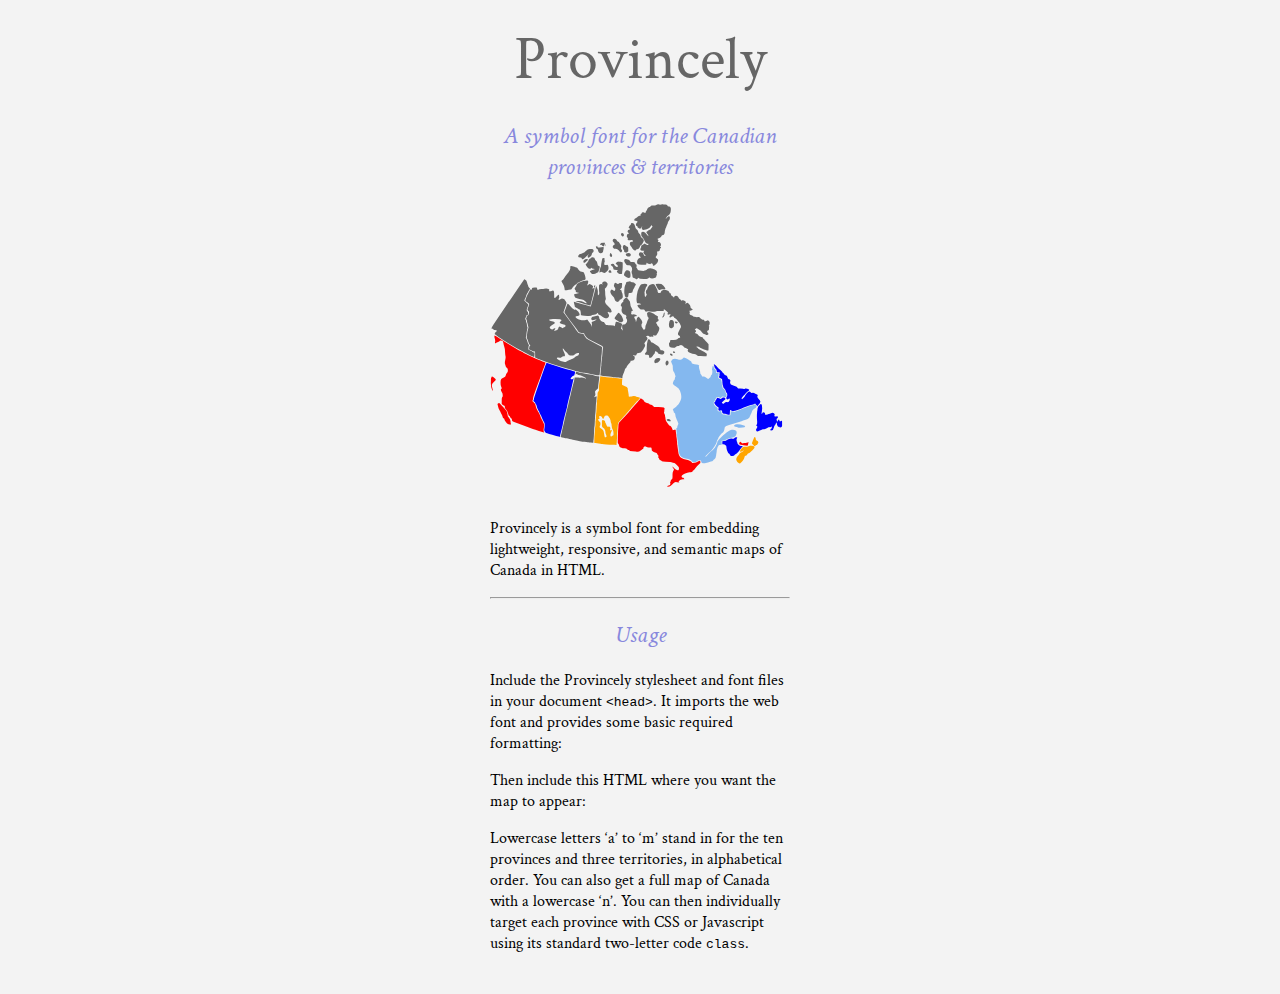
==== index.html @ 33050c57 "adding usage gist snippets" ====
<!doctype html>
<html>
<head>
	
	<link rel="stylesheet" href="css/provincely.css">
	<link rel="stylesheet" href="css/style.css">
	<link href='http://fonts.googleapis.com/css?family=Crimson+Text:400,400italic' rel='stylesheet' type='text/css'>
	
	
</head>
<body>
<div class="container">

<header>
	
	<h1>Provincely</h1>
	<h2>A symbol font for the Canadian provinces &amp; territories</h2>
	
</header>

	<ul class="provincely">
		<li data-province="ab" class="ab">a</li>
		<li data-province="bc" class="bc">b</li>
		<li data-province="mb" class="mb">c</li>
		<li data-province="nb" class="nb">d</li>
		<li data-province="nl" class="nl">e</li>
		<li data-province="ns" class="ns">f</li>
		<li data-province="nt" class="nt">g</li>
		<li data-province="nu" class="nu">h</li>
		<li data-province="on" class="on">i</li>
		<li data-province="pe" class="pe">j</li>
		<li data-province="qc" class="qc">k</li>
		<li data-province="sk" class="sk">l</li>
		<li data-province="yt" class="yt">m</li>
	</ul>
	
	<section id="introduction">
		<p>Provincely is a symbol font for embedding lightweight, responsive, and semantic maps of Canada in HTML.</p>
	</section>
	
	<section id="usage">
		<hr>
		<h2>Usage</h2>
		
		<p>Include the Provincely stylesheet and font files in your document <code>&lt;head&gt;</code>. It imports the web font and provides some basic required formatting:</p>
		
		<script src="https://gist.github.com/gfscott/5199295.js"></script>
		
		<p>Then include this HTML where you want the map to appear:</p>
		
		<script src="https://gist.github.com/gfscott/5199009.js"></script>
		
		<p>Lowercase letters &lsquo;a&rsquo; to &lsquo;m&rsquo; stand in for the ten provinces and three territories, in alphabetical order. You can also get a full map of Canada with a lowercase &lsquo;n&rsquo;. You can then individually target each province with CSS or Javascript using its standard two-letter code <code>class</code>.</p>
		
		
	</section>
	
	
</div>
</body>
</html>
---- css/provincely.css ----
/*
Provincely: A symbol font for the Canadian provinces and territories
Track and contribute: https://github.com/gfscott/provincely
Copyright (c) 2013 Graham F. Scott
Licensed under the MIT License: http://opensource.org/licenses/mit-license
Version: 1.0
With special thanks to Ben Markowitz and Intridea for the original concept, Stately: http://intridea.github.com/stately/
*/

@font-face {
    font-family: 'provincely';
    src: url('fonts/provincely.eot');
    src: url('fonts/provincely.eot?#iefix') format('embedded-opentype'),
         url('fonts/provincely.woff') format('woff'),
         url('fonts/provincely.ttf') format('truetype');
    font-weight: normal;
    font-style: normal;
}

.provincely {
	font: normal normal 300px/100% "provincely";
	width: 300px;
	height: 300px;
	font-size: 300px;
	font-size-adjust: none;
	overflow: hidden;
	margin: 0;
	padding: 0;
	list-style: none;
}

.provincely li {
	position: absolute;
}
---- css/style.css ----
/* Styles to show which party is in power in each province */

.provincely li {
	color: #666;
}

.provincely li.on,
.provincely li.bc,
.provincely li.pe {
	color: red;
}

.provincely li.ab,
.provincely li.nl,
.provincely li.nb {
	color: blue;
}

.provincely li.ns,
.provincely li.mb {
	color: orange;
}

.provincely li.qc {
	color: #84b8ef;
}


/* Demo styles */

body {
	background: #f3f3f3;
}

.container {
	margin: 40px auto;
	width: 300px;
	font-family: 'Crimson Text', Georgia, serif;
}

h1 {
	color: #666;
	font-weight: normal;
	font-size: 60px;
	text-align: center;
	line-height: 40px;
}

h2 {
	font-weight: normal;
	font-style: italic;
	text-align: center;
	color: #88d;
}
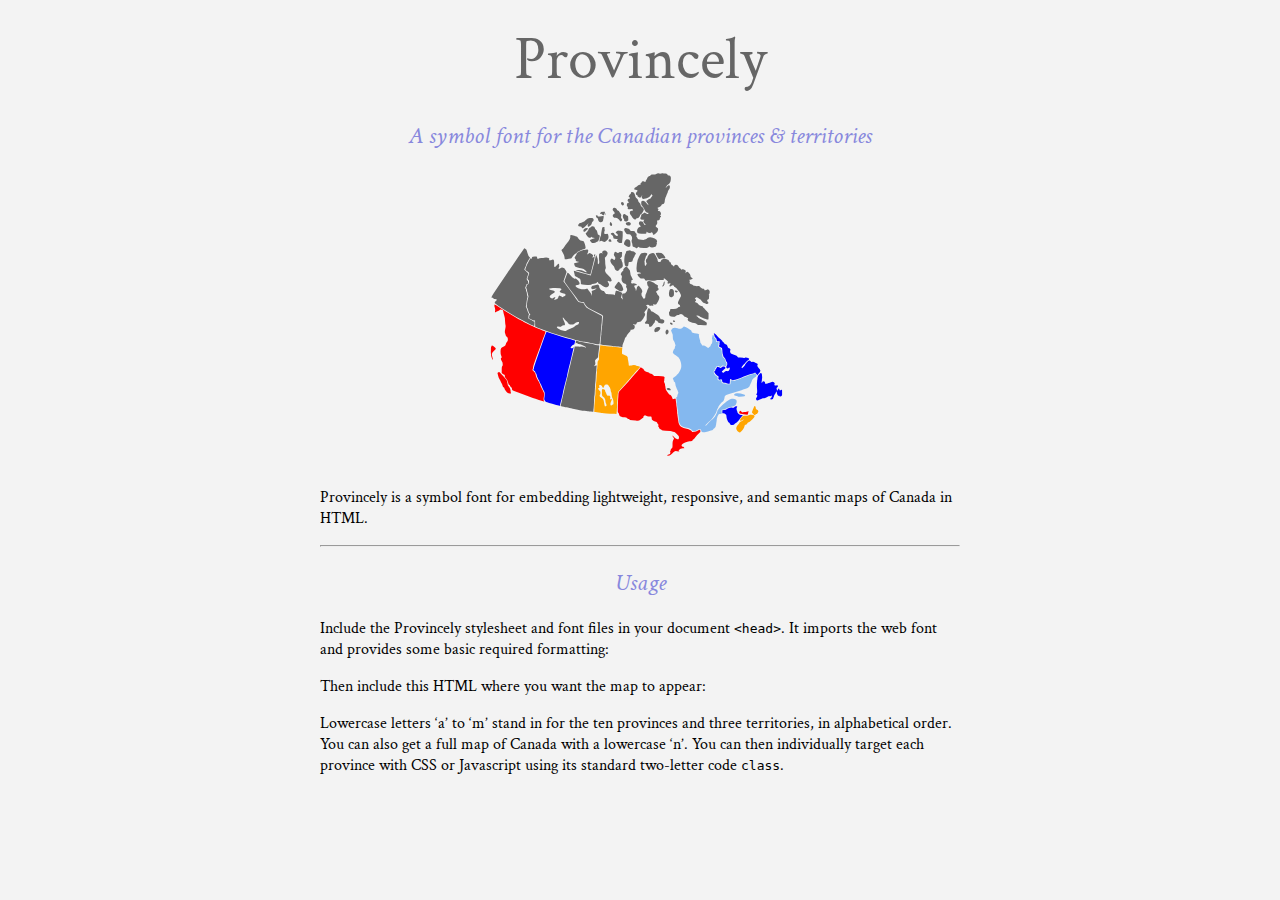
==== commit e822477d: "adding title tag" ====
--- a/index.html
+++ b/index.html
@@ -1,7 +1,10 @@
 <!doctype html>
 <html>
 <head>
-	
+	<meta charset="utf-8">
+  
+  <title>Provincely: A map font for Canada</title>
+  
 	<link rel="stylesheet" href="css/provincely.css">
 	<link rel="stylesheet" href="css/style.css">
 	<link href='http://fonts.googleapis.com/css?family=Crimson+Text:400,400italic' rel='stylesheet' type='text/css'>
--- a/css/style.css
+++ b/css/style.css
@@ -1,4 +1,8 @@
 /* Styles to show which party is in power in each province */
+
+.provincely {
+	margin: 0 auto;
+}
 
 .provincely li {
 	color: #666;
@@ -34,7 +38,7 @@
 
 .container {
 	margin: 40px auto;
-	width: 300px;
+	width: 640px;
 	font-family: 'Crimson Text', Georgia, serif;
 }
 
@@ -51,4 +55,4 @@
 	font-style: italic;
 	text-align: center;
 	color: #88d;
-}+}
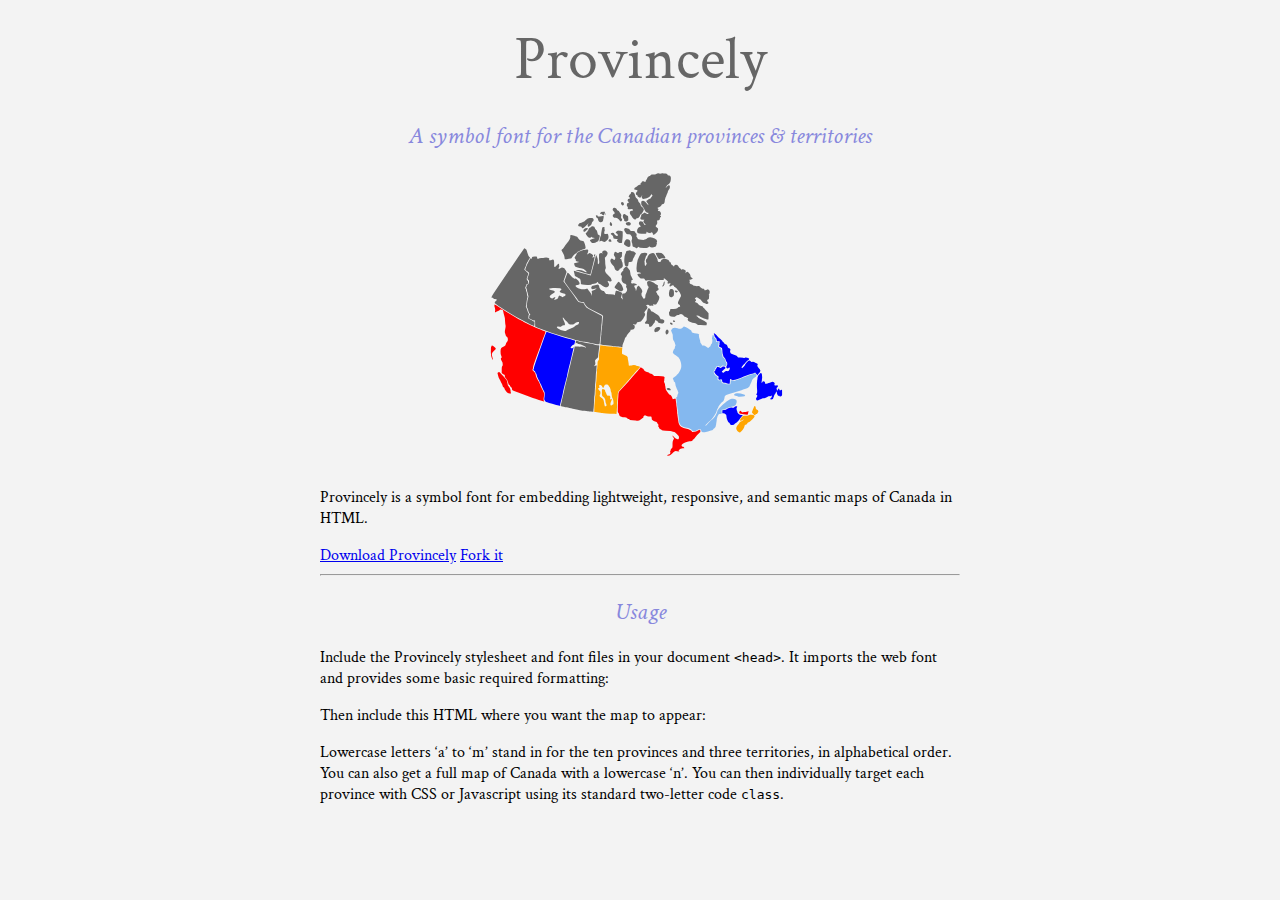
==== commit a4052988: "adding download/fork option" ====
--- a/index.html
+++ b/index.html
@@ -41,6 +41,11 @@
 		<p>Provincely is a symbol font for embedding lightweight, responsive, and semantic maps of Canada in HTML.</p>
 	</section>
 	
+	<section id="download">
+		<a href="https://github.com/gfscott/provincely/archive/master.zip" title="download">Download Provincely</a>
+		<a href="https://github.com/gfscott/provincely" title="fork">Fork it</a>
+	</section>
+	
 	<section id="usage">
 		<hr>
 		<h2>Usage</h2>
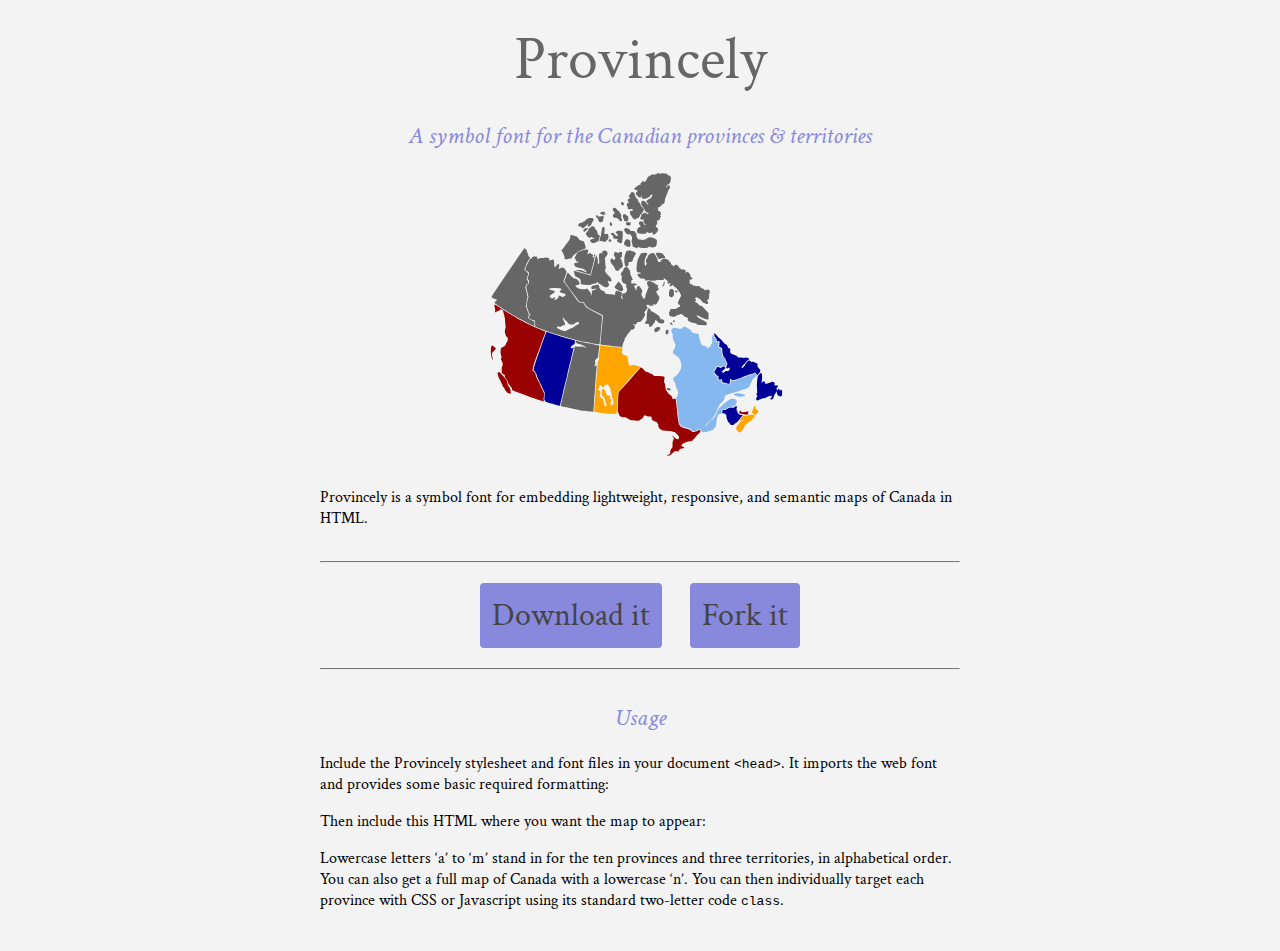
==== commit ce0ef37a: "download corrections" ====
--- a/index.html
+++ b/index.html
@@ -41,13 +41,17 @@
 		<p>Provincely is a symbol font for embedding lightweight, responsive, and semantic maps of Canada in HTML.</p>
 	</section>
 	
+	<hr>
+	
 	<section id="download">
-		<a href="https://github.com/gfscott/provincely/archive/master.zip" title="download">Download Provincely</a>
+		<a href="https://github.com/gfscott/provincely/archive/master.zip" title="download">Download it</a>
 		<a href="https://github.com/gfscott/provincely" title="fork">Fork it</a>
 	</section>
 	
+	<hr>
+	
 	<section id="usage">
-		<hr>
+	
 		<h2>Usage</h2>
 		
 		<p>Include the Provincely stylesheet and font files in your document <code>&lt;head&gt;</code>. It imports the web font and provides some basic required formatting:</p>
--- a/css/style.css
+++ b/css/style.css
@@ -11,13 +11,13 @@
 .provincely li.on,
 .provincely li.bc,
 .provincely li.pe {
-	color: red;
+	color: #900;
 }
 
 .provincely li.ab,
 .provincely li.nl,
 .provincely li.nb {
-	color: blue;
+	color: #009;
 }
 
 .provincely li.ns,
@@ -42,6 +42,11 @@
 	font-family: 'Crimson Text', Georgia, serif;
 }
 
+hr {
+	border-top: solid 1px #777;
+	margin: 2em 0;
+}
+
 h1 {
 	color: #666;
 	font-weight: normal;
@@ -56,3 +61,23 @@
 	text-align: center;
 	color: #88d;
 }
+
+#download {
+	text-align: center;
+}
+
+#download a {
+	font-size: 2em;
+	padding: 12px;
+	margin: 12px;
+	background: #88d;
+	text-decoration: none;
+	border-radius: 4px;
+	color: #444;
+}
+
+#download a:hover {
+	background: #900;
+	color: #fff;
+}
+
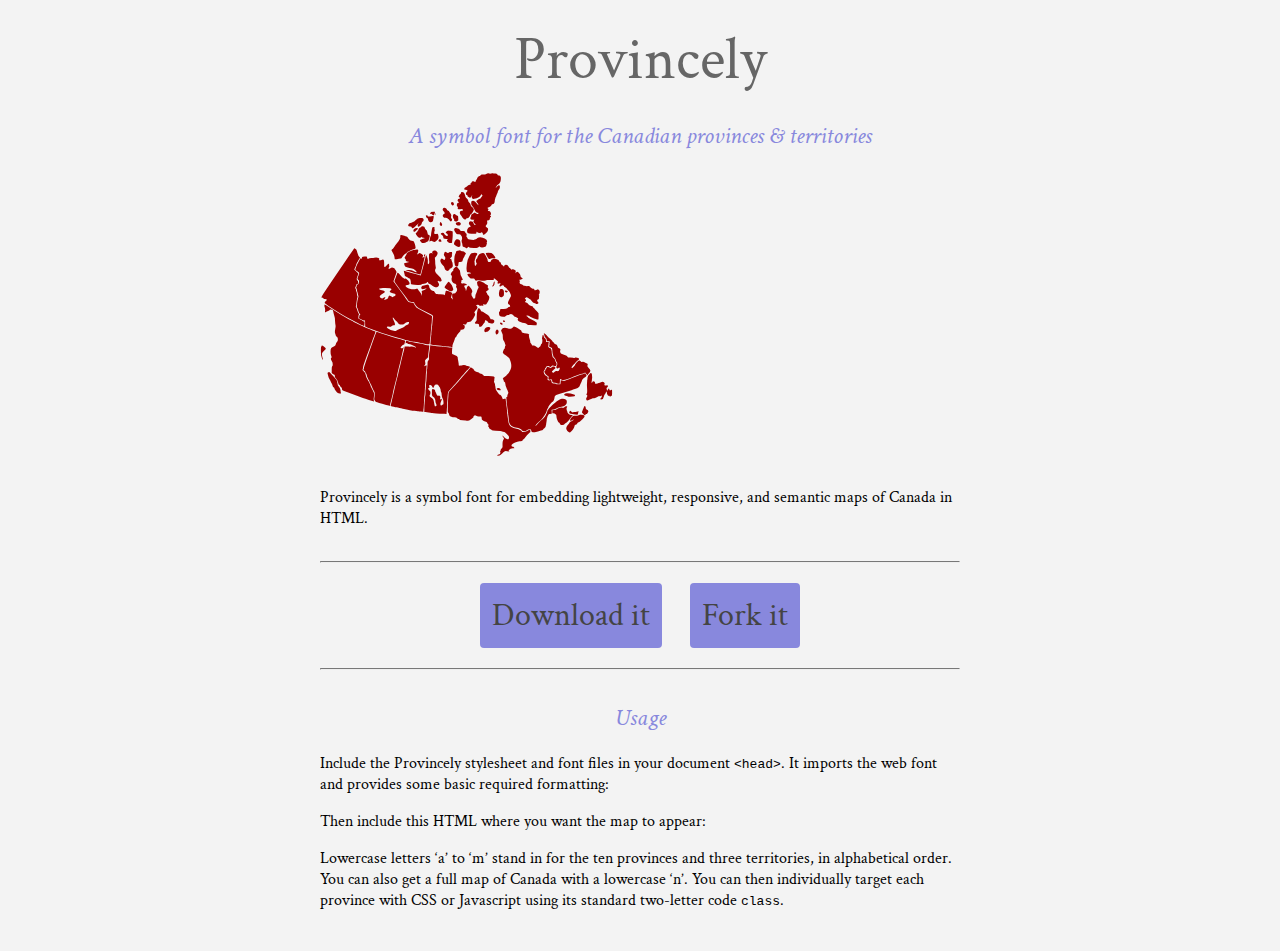
==== commit 4ee1dfac: "add jquery animation" ====
--- a/index.html
+++ b/index.html
@@ -69,5 +69,32 @@
 	
 	
 </div>
+
+<script src="http://ajax.googleapis.com/ajax/libs/jquery/1.9.1/jquery.min.js"></script>
+<script>
+	
+	$(document).ready(function(){
+		
+		// get array of provinces and count how many there are
+		var provs = $('.provincely li'), 
+				num = provs.length;
+		
+		// function: pick a province at random		
+		var ran = function() {
+			var randomize = Math.round(Math.random() * num);
+			return randomize;
+		}
+		
+		// function: fade a random province to 60% opacity, then return to 100%, every half a second
+		setInterval(function() {	
+			var prov = ran();
+			$(provs[prov]).fadeTo(500, 0.6, function(){
+					$(this).fadeTo(1500, 1);
+			});
+		}, 500);
+	});
+	
+</script>
+
 </body>
 </html>
--- a/css/style.css
+++ b/css/style.css
@@ -1,39 +1,9 @@
-/* Styles to show which party is in power in each province */
-
-.provincely {
-	margin: 0 auto;
+body {
+	background: #f3f3f3;
 }
 
 .provincely li {
-	color: #666;
-}
-
-.provincely li.on,
-.provincely li.bc,
-.provincely li.pe {
-	color: #900;
-}
-
-.provincely li.ab,
-.provincely li.nl,
-.provincely li.nb {
-	color: #009;
-}
-
-.provincely li.ns,
-.provincely li.mb {
-	color: orange;
-}
-
-.provincely li.qc {
-	color: #84b8ef;
-}
-
-
-/* Demo styles */
-
-body {
-	background: #f3f3f3;
+	color:#900;
 }
 
 .container {
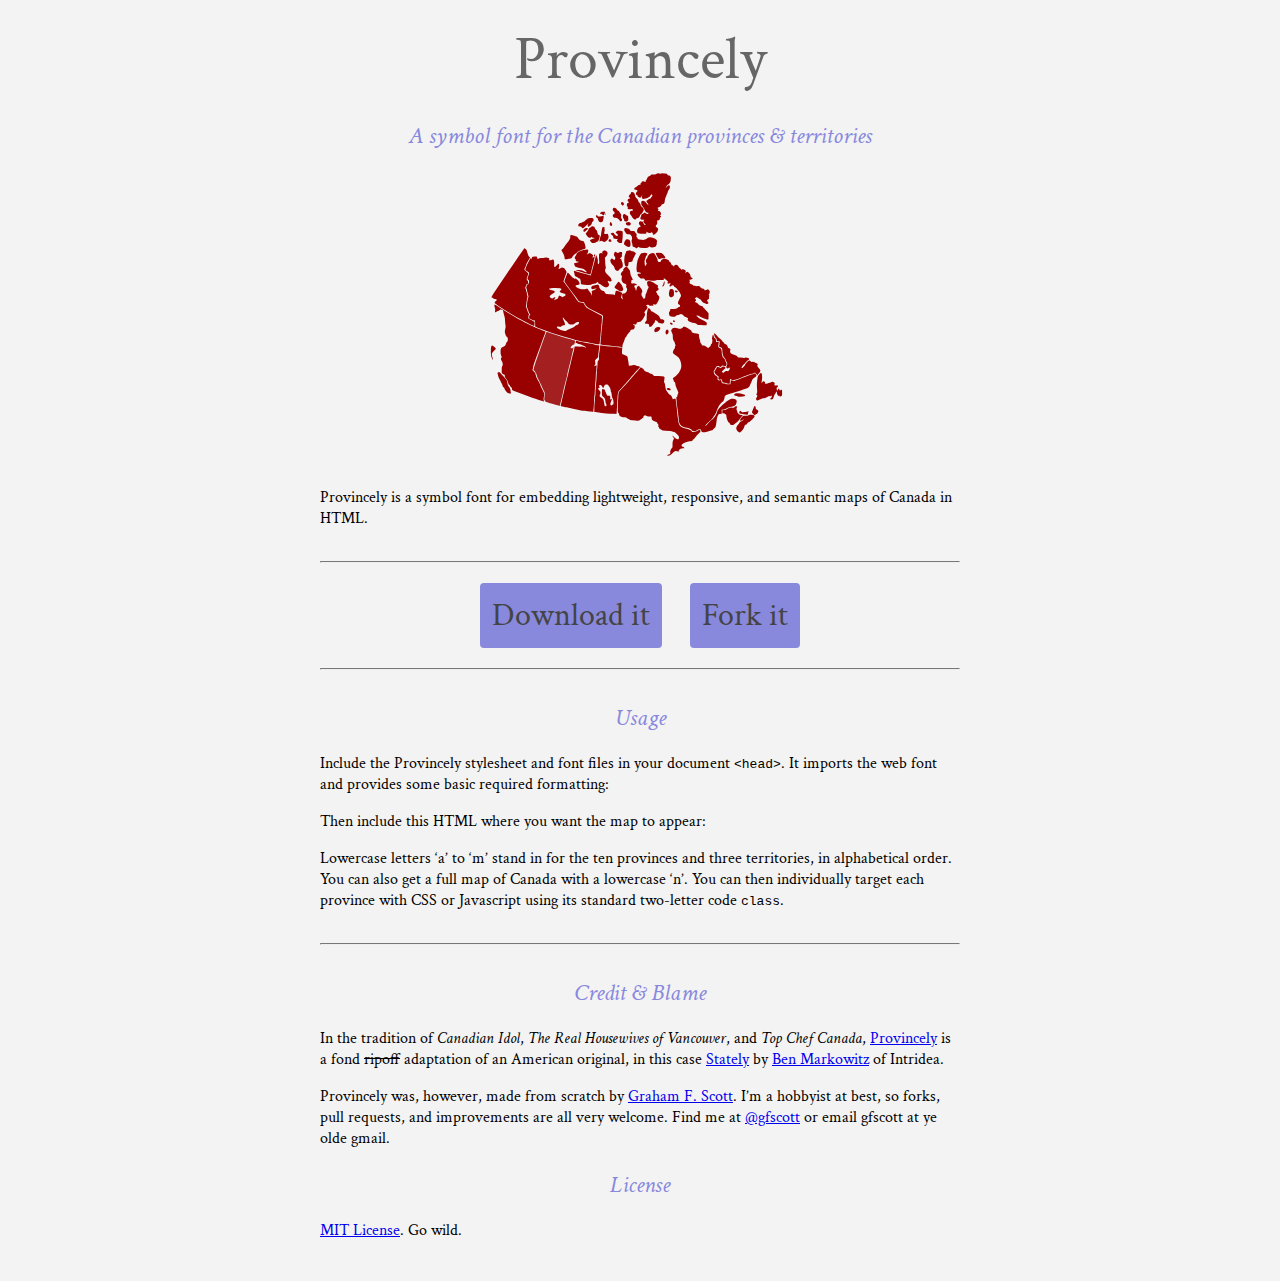
==== commit bc4b45d4: "update credit and license" ====
--- a/index.html
+++ b/index.html
@@ -67,6 +67,24 @@
 		
 	</section>
 	
+	<hr>
+	
+	<section>
+		<h2>Credit &amp; Blame</h2>
+		
+		<p>In the tradition of <em>Canadian Idol</em>, <em>The Real Housewives of Vancouver</em>, and <em>Top Chef Canada</em>, <a href="https://github.com/gfscott/provincely" title="Provincely">Provincely</a> is a fond <del>ripoff</del> adaptation of an American original, in this case <a href="http://intridea.github.com/stately/" title="Stately">Stately</a> by <a href="http://www.twitter.com/bpmarkowitz" title="Ben Markowitz">Ben Markowitz</a> of Intridea.</p>
+		
+		<p>Provincely was, however, made from scratch by <a href="http://gfscott.com" title="Graham's website">Graham F. Scott</a>. I&rsquo;m a hobbyist at best, so forks, pull requests, and improvements are all very welcome. Find me at <a href="http://twitter.com/gfscott" title="follow Graham F. Scott on Twitter">@gfscott</a> or email gfscott at ye olde gmail.</p>
+		
+	</section>
+	
+	<section>
+		<h2>License</h2>
+		
+		<p><a href="https://github.com/gfscott/provincely/blob/master/LICENSE" title="read the license">MIT License</a>. Go wild.</p>
+		
+	</section>
+	
 	
 </div>
 
--- a/css/style.css
+++ b/css/style.css
@@ -1,5 +1,9 @@
 body {
 	background: #f3f3f3;
+}
+
+.provincely {
+	margin: 0 auto;
 }
 
 .provincely li {
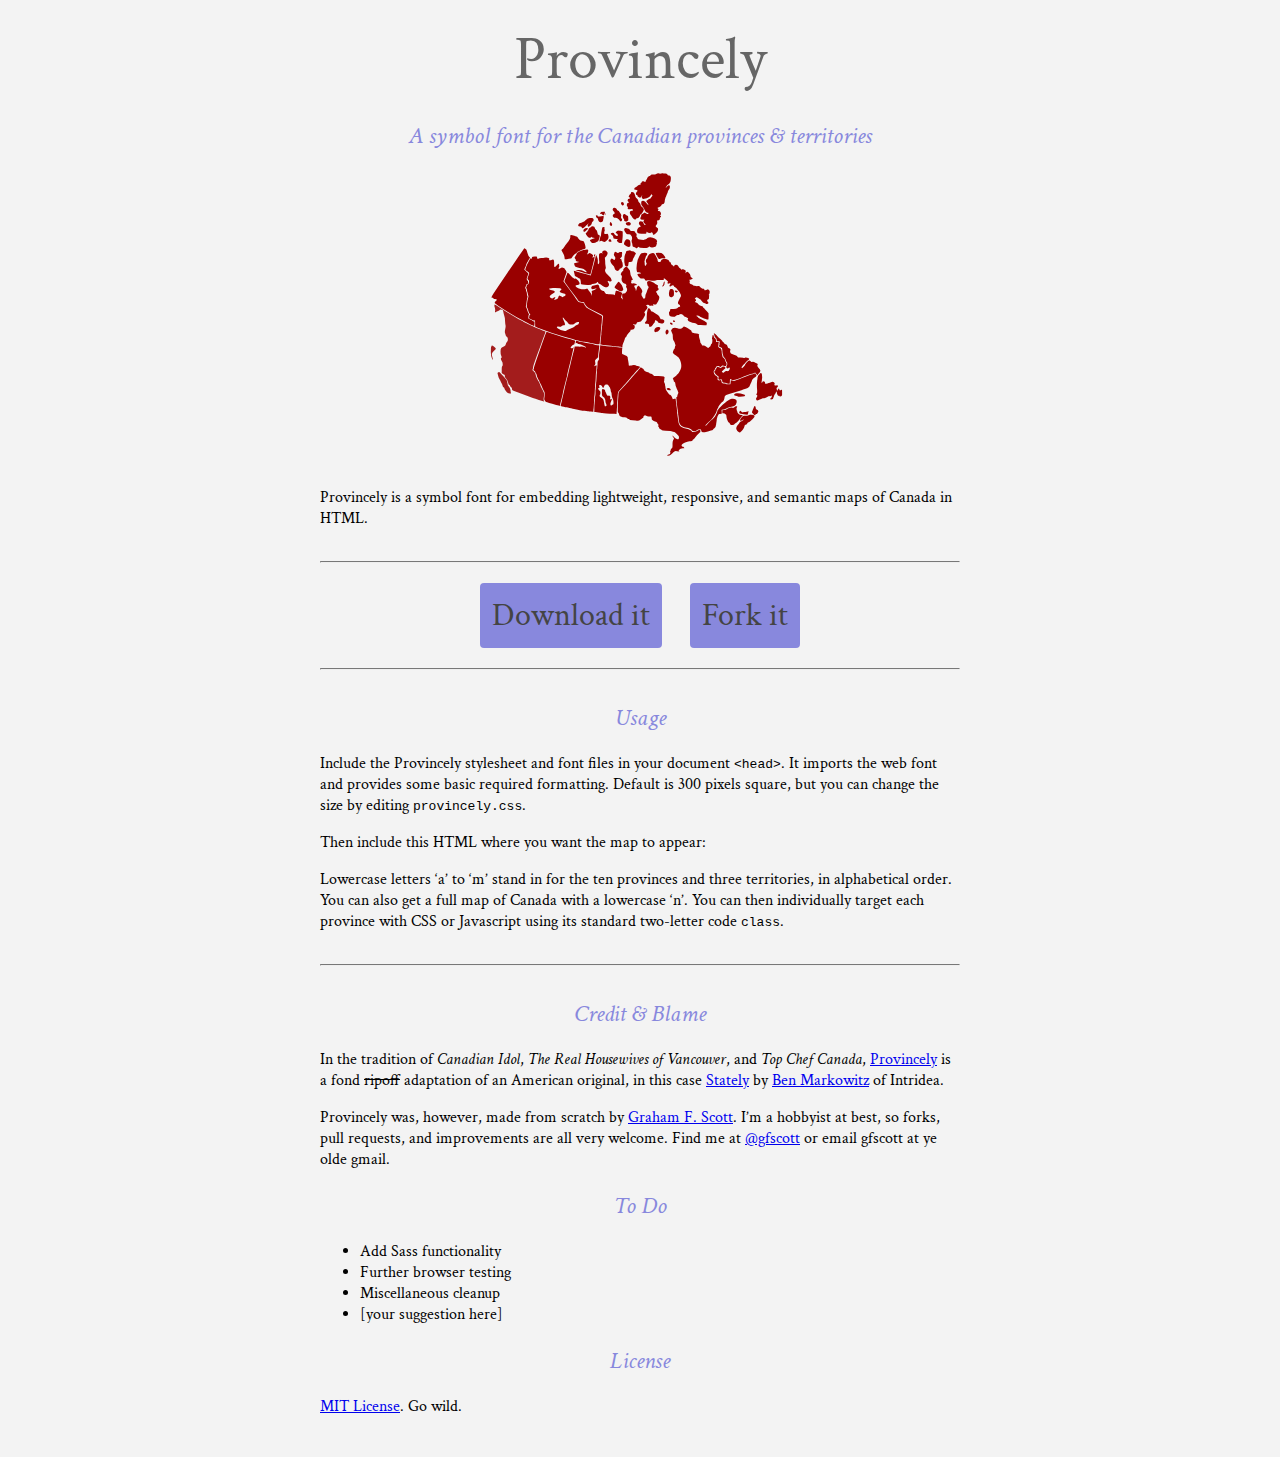
==== commit 81aae7f1: "update todo" ====
--- a/index.html
+++ b/index.html
@@ -54,7 +54,7 @@
 	
 		<h2>Usage</h2>
 		
-		<p>Include the Provincely stylesheet and font files in your document <code>&lt;head&gt;</code>. It imports the web font and provides some basic required formatting:</p>
+		<p>Include the Provincely stylesheet and font files in your document <code>&lt;head&gt;</code>. It imports the web font and provides some basic required formatting. Default is 300 pixels square, but you can change the size by editing <code>provincely.css</code>.</p>
 		
 		<script src="https://gist.github.com/gfscott/5199295.js"></script>
 		
@@ -69,7 +69,7 @@
 	
 	<hr>
 	
-	<section>
+	<section id="credit">
 		<h2>Credit &amp; Blame</h2>
 		
 		<p>In the tradition of <em>Canadian Idol</em>, <em>The Real Housewives of Vancouver</em>, and <em>Top Chef Canada</em>, <a href="https://github.com/gfscott/provincely" title="Provincely">Provincely</a> is a fond <del>ripoff</del> adaptation of an American original, in this case <a href="http://intridea.github.com/stately/" title="Stately">Stately</a> by <a href="http://www.twitter.com/bpmarkowitz" title="Ben Markowitz">Ben Markowitz</a> of Intridea.</p>
@@ -78,7 +78,19 @@
 		
 	</section>
 	
-	<section>
+	<section id="todo">
+		<h2>To Do</h2>
+		
+		<ul>
+			<li>Add Sass functionality</li>
+			<li>Further browser testing</li>
+			<li>Miscellaneous cleanup</li>
+			<li>[your suggestion here]</li>
+		</ul>
+
+	</section>
+	
+	<section id="license">
 		<h2>License</h2>
 		
 		<p><a href="https://github.com/gfscott/provincely/blob/master/LICENSE" title="read the license">MIT License</a>. Go wild.</p>
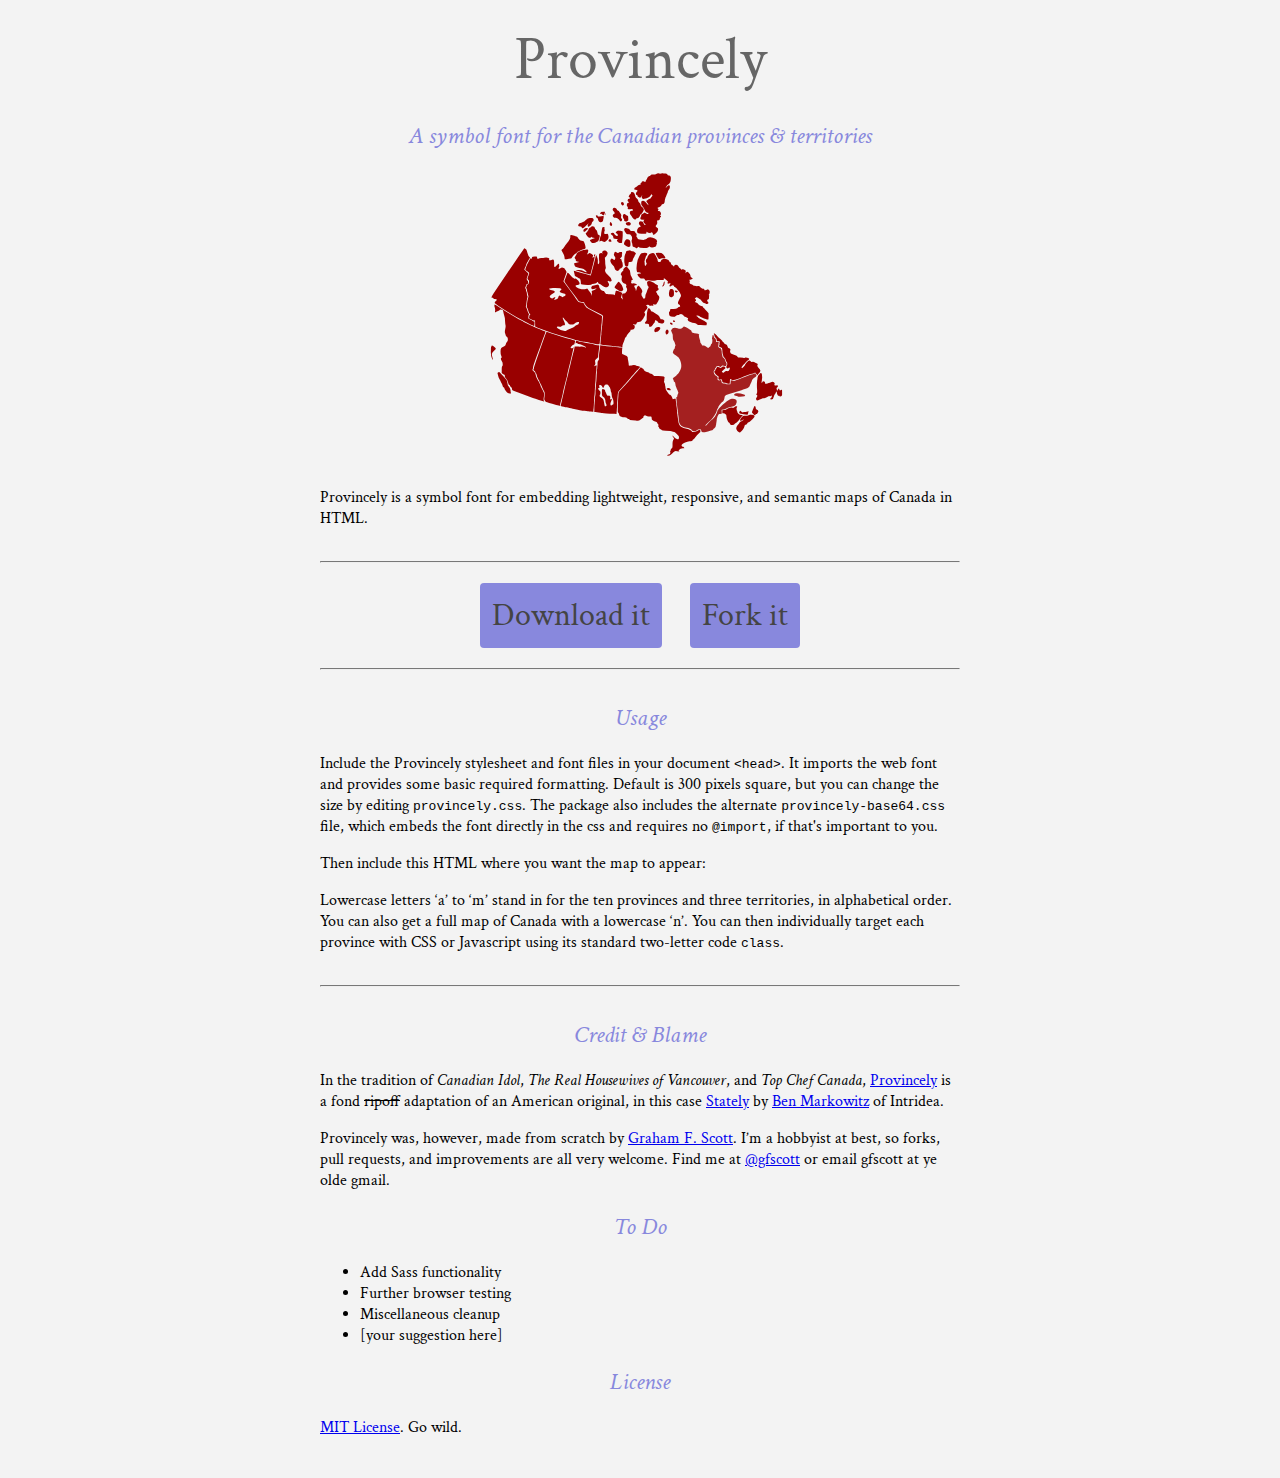
==== commit 2597a733: "add base64 note" ====
--- a/index.html
+++ b/index.html
@@ -54,7 +54,7 @@
 	
 		<h2>Usage</h2>
 		
-		<p>Include the Provincely stylesheet and font files in your document <code>&lt;head&gt;</code>. It imports the web font and provides some basic required formatting. Default is 300 pixels square, but you can change the size by editing <code>provincely.css</code>.</p>
+		<p>Include the Provincely stylesheet and font files in your document <code>&lt;head&gt;</code>. It imports the web font and provides some basic required formatting. Default is 300 pixels square, but you can change the size by editing <code>provincely.css</code>. The package also includes the alternate <code>provincely-base64.css</code> file, which embeds the font directly in the css and requires no <code>@import</code>, if that's important to you.</p>
 		
 		<script src="https://gist.github.com/gfscott/5199295.js"></script>
 		
